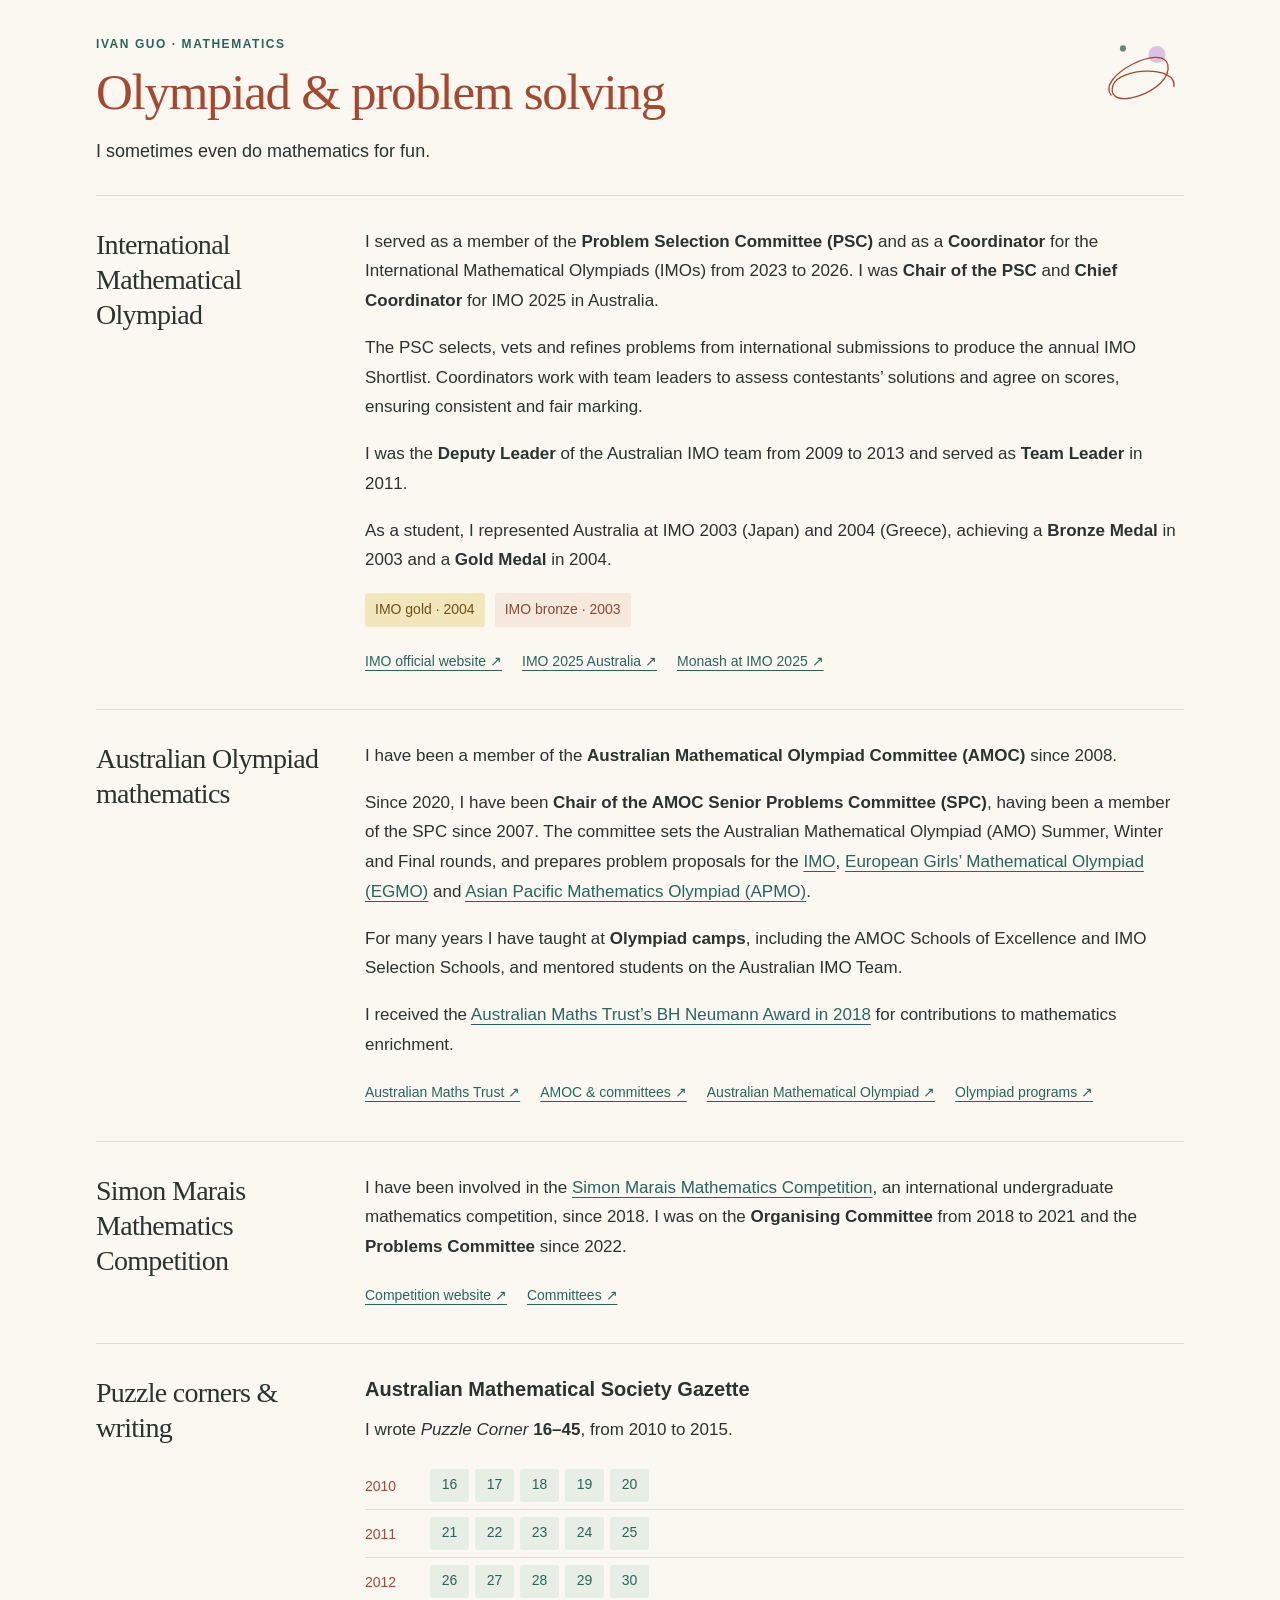
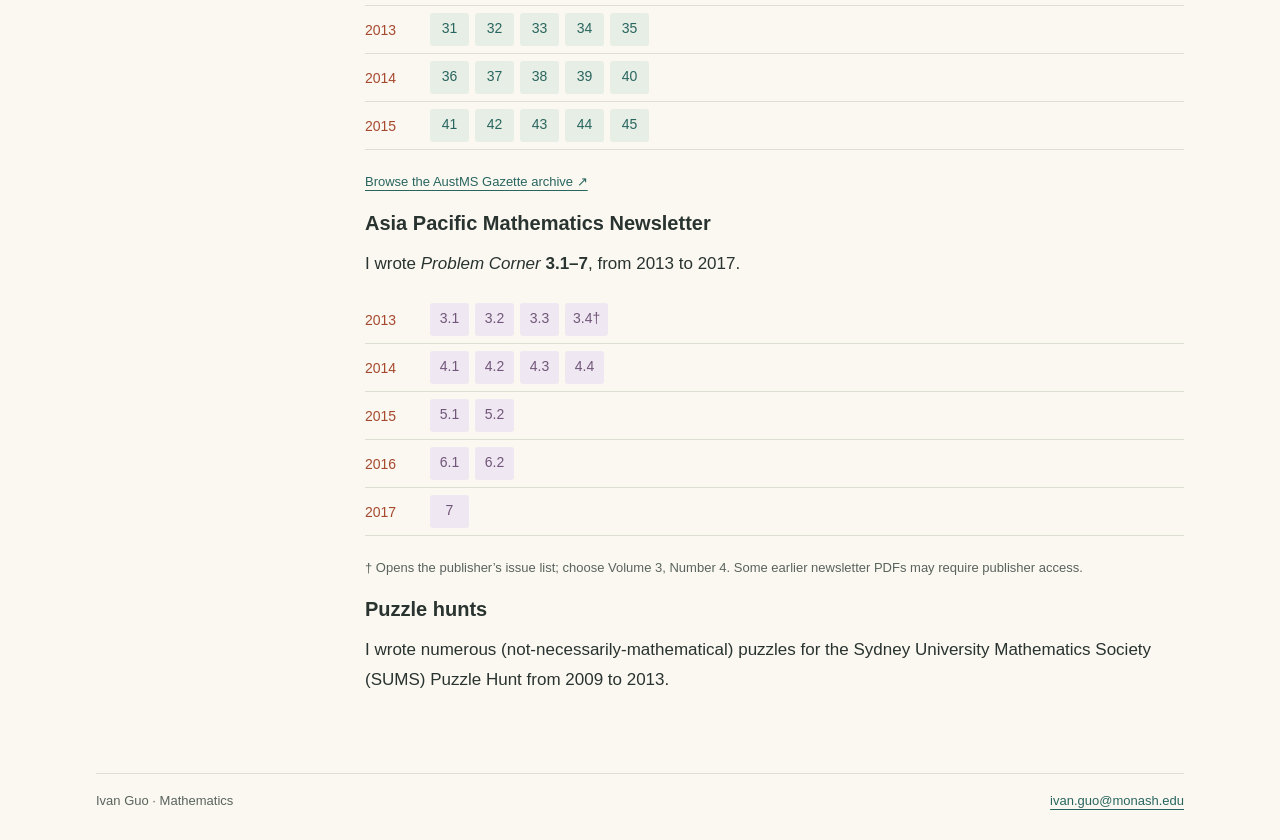
==== olympiad.html @ 20b007d5 "Add files via upload" ====
<!DOCTYPE html>
<html lang="en">
  <head>
    <meta charset="utf-8">
    <meta name="viewport" content="width=device-width, initial-scale=1">
    <title>Olympiad | Ivan Guo</title>
    <style>
      :root {
        color-scheme: light;
        --paper: #fbf8f1;
        --ink: #293330;
        --muted: #59635d;
        --rust: #a6482e;
        --teal: #28655f;
        --plum: #715679;
        --line: #dddfd3;
        --sage: #e7eee5;
        --lilac: #efe8f2;
        --peach: #f6e8dd;
      }

      * {
        box-sizing: border-box;
      }

      html {
        scroll-behavior: smooth;
      }

      body {
        margin: 0;
        background: var(--paper);
        color: var(--ink);
        font: 18px/1.7 -apple-system,BlinkMacSystemFont,"Segoe UI",Arial,sans-serif;
      }

      a {
        color: var(--teal);
        text-underline-offset: 4px;
        overflow-wrap: anywhere;
      }

      a:hover {
        color: var(--rust);
      }

      a:focus-visible {
        outline: 3px solid var(--rust);
        outline-offset: 4px;
      }

      .page {
        max-width: 1160px;
        padding: 34px 36px 28px;
        margin: auto;
      }

      h1, h2 {
        font-family: Georgia,"Times New Roman",serif;
        font-weight: 400;
        letter-spacing: -.025em;
      }

      h1 {
        font-size: 51px;
        line-height: 1.15;
        color: var(--rust);
        margin: 0 0 14px;
      }

      h2 {
        font-size: 31px;
        line-height: 1.25;
        margin: 0 0 18px;
      }

      h3 {
        font-size: 20px;
        line-height: 1.4;
        font-weight: 600;
        margin: 0 0 12px;
      }

      p {
        margin: 0 0 17px;
      }

      .eyebrow {
        font-size: 12px;
        font-weight: 600;
        letter-spacing: .13em;
        text-transform: uppercase;
        color: var(--teal);
        margin: 0 0 9px;
      }

      .page-heading {
        position: relative;
        padding-right: 100px;
        margin: 0 0 28px;
      }

      .page-heading .intro {
        max-width: 860px;
        font-size: 18px;
        line-height: 1.7;
        margin-bottom: 0;
      }

      .flourish {
        position: absolute;
        right: 0;
        top: 0;
        width: 85px;
        height: 86px;
        pointer-events: none;
      }

      .footer {
        margin-top: 30px;
        padding-top: 16px;
        border-top: 1px solid var(--line);
        font-size: 13px;
        color: var(--muted);
        display: flex;
        justify-content: space-between;
        gap: 12px;
        flex-wrap: wrap;
      }

      .split-section {
        display: grid;
        grid-template-columns: 235px minmax(0,1fr);
        gap: 34px;
        padding: 31px 0;
        border-top: 1px solid var(--line);
      }

      .split-section h2 {
        font-size: 28px;
      }

      .split-section p {
        font-size: 17px;
        line-height: 1.75;
      }

      .link-row {
        display: flex;
        flex-wrap: wrap;
        gap: 7px 20px;
        margin: 17px 0 0;
      }

      .link-row a {
        font-size: 14px;
        min-height: 33px;
        display: inline-flex;
        align-items: center;
      }

      .medals {
        display: flex;
        gap: 10px;
        flex-wrap: wrap;
        margin: 18px 0;
      }

      .medal {
        padding: 5px 10px;
        background: #f2e6bd;
        color: #725013;
        border-radius: 3px;
        font-size: 14px;
      }

      .medal.bronze {
        background: var(--peach);
        color: #8b4931;
      }

      section[id], h1[id], div[id] {
        scroll-margin-top: 18px;
      }

      .archive {
        margin: 17px 0 21px;
      }

      .archive-row {
        display: grid;
        grid-template-columns: 53px minmax(0,1fr);
        gap: 12px;
        align-items: start;
        padding: 7px 0;
        border-bottom: 1px solid var(--line);
      }

      .archive-year {
        font-size: 14px;
        color: var(--rust);
        padding-top: 6px;
      }

      .archive-numbers {
        display: flex;
        flex-wrap: wrap;
        gap: 6px;
      }

      .archive-link {
        display: inline-flex;
        align-items: center;
        justify-content: center;
        min-width: 39px;
        min-height: 33px;
        padding: 3px 8px;
        border-radius: 3px;
        background: var(--sage);
        font-size: 14px;
        text-decoration: none;
      }

      .archive-link:hover {
        background: var(--peach);
        text-decoration: underline;
      }

      .newsletter-archive .archive-link {
        background: var(--lilac);
        color: var(--plum);
      }

      .archive-note {
        font-size: 13px!important;
        line-height: 1.65!important;
        color: var(--muted);
      }

      @media(max-width:900px) {
        .page {
          padding: 28px;
        }

        .split-section {
          grid-template-columns: 195px minmax(0,1fr);
          gap: 25px;
        }

      }

      @media(max-width:620px) {
        body {
          font-size: 17px;
        }

        .page {
          padding: 25px 20px;
        }

        .page-heading {
          padding-right: 0;
          margin-bottom: 24px;
        }

        .page-heading .flourish {
          display: none;
        }

        .page-heading .intro {
          font-size: 17px;
        }

        h1 {
          font-size: 43px;
        }

        h2 {
          font-size: 29px;
        }

        .split-section {
          grid-template-columns: 1fr;
          gap: 4px;
          padding: 26px 0;
        }

        .split-section h2 {
          font-size: 27px;
          margin-bottom: 13px;
        }

        .split-section p {
          font-size: 16px;
          line-height: 1.75;
        }

        .footer {
          font-size: 12px;
        }

        .archive-row {
          grid-template-columns: 45px minmax(0,1fr);
          gap: 9px;
        }

        .archive-link {
          min-width: 39px;
          min-height: 39px;
        }

        .archive-year {
          font-size: 13px;
          padding-top: 9px;
        }

      }

      @media(prefers-reduced-motion:reduce) {
        html {
          scroll-behavior: auto;
        }

      }

      @media print {
        .flourish {
          display: none;
        }

        .page {
          padding: 0;
          max-width: none;
        }

        body {
          background: white;
          font-size: 12pt;
        }

      }
    </style>
  </head>
  <body>
    <main>
      <div class="page olympiad">
        <header class="page-heading">
          <p class="eyebrow">Ivan Guo · Mathematics</p>
          <h1 id="olympiad-title">Olympiad &amp; problem solving</h1>
          <p class="intro">I sometimes even do mathematics for fun.</p>
          <svg class="flourish" viewBox="0 0 110 110" fill="none" aria-hidden="true">
            <circle cx="75" cy="26" r="11" fill="#d9c3df"></circle>
            <path d="M16 79C-5 55 82 10 89 39C97 73 7 103 18 66C25 43 102 39 97 68" stroke="#a6482e" stroke-width="1.7"></path>
            <circle cx="31" cy="18" r="4" fill="#628c78"></circle>
          </svg>
        </header>
        <section class="split-section" aria-labelledby="imo-work-title">
          <h2 id="imo-work-title">International Mathematical Olympiad</h2>
          <div>
            <p>I served as a member of the <strong>Problem Selection Committee (PSC)</strong> and as a <strong>Coordinator</strong> for the International Mathematical Olympiads (IMOs) from 2023 to 2026. I was <strong>Chair of the PSC</strong> and <strong>Chief Coordinator</strong> for IMO 2025 in Australia.</p>
            <p>The PSC selects, vets and refines problems from international submissions to produce the annual IMO Shortlist. Coordinators work with team leaders to assess contestants’ solutions and agree on scores, ensuring consistent and fair marking.</p>
            <p>I was the <b>Deputy Leader</b> of the Australian IMO team from 2009 to 2013 and served as <b>Team Leader</b> in 2011.</p>
            <p>As a student, I represented Australia at IMO 2003 (Japan) and 2004 (Greece), achieving a <b>Bronze Medal</b> in 2003 and a <b>Gold Medal</b> in 2004.</p>
            <div class="medals">
              <span class="medal">IMO gold · 2004</span>
              <span class="medal bronze">IMO bronze · 2003</span>
            </div>
            <div class="link-row">
              <a href="https://www.imo-official.org/" target="_blank" rel="noopener noreferrer">IMO official website ↗</a>
              <a href="https://imo2025.au/" target="_blank" rel="noopener noreferrer">IMO 2025 Australia ↗</a>
              <a href="https://www.monash.edu/science/news-events/news/2025/monash-mathematicians-lead-the-world-at-the-2025-international-mathematical-olympiad" target="_blank" rel="noopener noreferrer">Monash at IMO 2025 ↗</a>
            </div>
          </div>
        </section>
        <section class="split-section" aria-labelledby="amoc-work-title">
          <h2 id="amoc-work-title">Australian Olympiad mathematics</h2>
          <div>
            <p>I have been a member of the <b>Australian Mathematical Olympiad Committee (AMOC)</b> since 2008.</p>
            <p>Since 2020, I have been <strong>Chair of the AMOC Senior Problems Committee (SPC)</strong>, having been a member of the SPC since 2007. The committee sets the Australian Mathematical Olympiad (AMO) Summer, Winter and Final rounds, and prepares problem proposals for the <a href="https://www.imo-official.org/" target="_blank" rel="noopener noreferrer">IMO</a>, <a href="https://www.egmo.org/" target="_blank" rel="noopener noreferrer">European Girls’ Mathematical Olympiad (EGMO)</a> and <a href="https://apmo-official.org/" target="_blank" rel="noopener noreferrer">Asian Pacific Mathematics Olympiad (APMO)</a>.</p>
            <p>For many years I have taught at <strong>Olympiad camps</strong>, including the AMOC Schools of Excellence and IMO Selection Schools, and mentored students on the Australian IMO Team.</p>
            <p>I received the <a href="https://amt.edu.au/2018-bh-neumann-award-recipients" target="_blank" rel="noopener noreferrer">Australian Maths Trust’s BH Neumann Award in 2018</a> for contributions to mathematics enrichment.</p>
            <div class="link-row">
              <a href="https://amt.edu.au/" target="_blank" rel="noopener noreferrer">Australian Maths Trust ↗</a>
              <a href="https://amt.edu.au/committees" target="_blank" rel="noopener noreferrer">AMOC &amp; committees ↗</a>
              <a href="https://amt.edu.au/amo" target="_blank" rel="noopener noreferrer">Australian Mathematical Olympiad ↗</a>
              <a href="https://amt.edu.au/olympiad-programs" target="_blank" rel="noopener noreferrer">Olympiad programs ↗</a>
            </div>
          </div>
        </section>
        <section class="split-section" aria-labelledby="smmc-work-title">
          <h2 id="smmc-work-title">Simon Marais Mathematics Competition</h2>
          <div>
            <p>I have been involved in the <a href="https://www.simonmarais.org/" target="_blank" rel="noopener noreferrer">Simon Marais Mathematics Competition</a>, an international undergraduate mathematics competition, since 2018. I was on the <strong>Organising Committee</strong> from 2018 to 2021 and the <strong>Problems Committee</strong> since 2022.</p>
            <div class="link-row">
              <a href="https://www.simonmarais.org/" target="_blank" rel="noopener noreferrer">Competition website ↗</a>
              <a href="https://www.simonmarais.org/aboutus.html" target="_blank" rel="noopener noreferrer">Committees ↗</a>
            </div>
          </div>
        </section>
        <section class="split-section" id="puzzle-corners" aria-labelledby="puzzle-work-title">
          <h2 id="puzzle-work-title">Puzzle corners &amp; writing</h2>
          <div>
            <h3>Australian Mathematical Society Gazette</h3>
            <p>I wrote <em>Puzzle Corner</em>
              <strong>16–45</strong>, from 2010 to 2015.</p>
            <div class="archive">
              <div class="archive-row">
                <span class="archive-year">2010</span>
                <div class="archive-numbers">
                  <a class="archive-link" href="https://austms.org.au/wp-content/uploads/2025/02/Mar10-371.pdf#page=8" title="Puzzle Corner 16 · 2010 · PDF" aria-label="Puzzle Corner 16 · 2010 · PDF" target="_blank" rel="noopener noreferrer">16</a>
                  <a class="archive-link" href="https://austms.org.au/wp-content/uploads/2025/02/May10-372.pdf#page=11" title="Puzzle Corner 17 · 2010 · PDF" aria-label="Puzzle Corner 17 · 2010 · PDF" target="_blank" rel="noopener noreferrer">17</a>
                  <a class="archive-link" href="https://austms.org.au/wp-content/uploads/2025/02/Jul10-373.pdf#page=11" title="Puzzle Corner 18 · 2010 · PDF" aria-label="Puzzle Corner 18 · 2010 · PDF" target="_blank" rel="noopener noreferrer">18</a>
                  <a class="archive-link" href="https://austms.org.au/wp-content/uploads/2025/02/Sep10-37-4.pdf#page=14" title="Puzzle Corner 19 · 2010 · PDF" aria-label="Puzzle Corner 19 · 2010 · PDF" target="_blank" rel="noopener noreferrer">19</a>
                  <a class="archive-link" href="https://austms.org.au/wp-content/uploads/2025/02/Nov10-375.pdf#page=16" title="Puzzle Corner 20 · 2010 · PDF" aria-label="Puzzle Corner 20 · 2010 · PDF" target="_blank" rel="noopener noreferrer">20</a>
                </div>
              </div>
              <div class="archive-row">
                <span class="archive-year">2011</span>
                <div class="archive-numbers">
                  <a class="archive-link" href="https://austms.org.au/wp-content/uploads/2025/02/Mar11-381.pdf#page=19" title="Puzzle Corner 21 · 2011 · PDF" aria-label="Puzzle Corner 21 · 2011 · PDF" target="_blank" rel="noopener noreferrer">21</a>
                  <a class="archive-link" href="https://austms.org.au/wp-content/uploads/2025/02/May11-382.pdf#page=15" title="Puzzle Corner 22 · 2011 · PDF" aria-label="Puzzle Corner 22 · 2011 · PDF" target="_blank" rel="noopener noreferrer">22</a>
                  <a class="archive-link" href="https://austms.org.au/wp-content/uploads/2025/02/Jul11-383.pdf#page=15" title="Puzzle Corner 23 · 2011 · PDF" aria-label="Puzzle Corner 23 · 2011 · PDF" target="_blank" rel="noopener noreferrer">23</a>
                  <a class="archive-link" href="https://austms.org.au/wp-content/uploads/2025/02/Sep11-384.pdf#page=12" title="Puzzle Corner 24 · 2011 · PDF" aria-label="Puzzle Corner 24 · 2011 · PDF" target="_blank" rel="noopener noreferrer">24</a>
                  <a class="archive-link" href="https://austms.org.au/wp-content/uploads/2025/02/Nov11-385.pdf#page=19" title="Puzzle Corner 25 · 2011 · PDF" aria-label="Puzzle Corner 25 · 2011 · PDF" target="_blank" rel="noopener noreferrer">25</a>
                </div>
              </div>
              <div class="archive-row">
                <span class="archive-year">2012</span>
                <div class="archive-numbers">
                  <a class="archive-link" href="https://austms.org.au/wp-content/uploads/2025/02/Mar12-391.pdf#page=16" title="Puzzle Corner 26 · 2012 · PDF" aria-label="Puzzle Corner 26 · 2012 · PDF" target="_blank" rel="noopener noreferrer">26</a>
                  <a class="archive-link" href="https://austms.org.au/wp-content/uploads/2025/02/May12-392.pdf#page=7" title="Puzzle Corner 27 · 2012 · PDF" aria-label="Puzzle Corner 27 · 2012 · PDF" target="_blank" rel="noopener noreferrer">27</a>
                  <a class="archive-link" href="https://austms.org.au/wp-content/uploads/2025/02/Jul12-393.pdf#page=7" title="Puzzle Corner 28 · 2012 · PDF" aria-label="Puzzle Corner 28 · 2012 · PDF" target="_blank" rel="noopener noreferrer">28</a>
                  <a class="archive-link" href="https://austms.org.au/wp-content/uploads/2025/02/Sep12-394.pdf#page=8" title="Puzzle Corner 29 · 2012 · PDF" aria-label="Puzzle Corner 29 · 2012 · PDF" target="_blank" rel="noopener noreferrer">29</a>
                  <a class="archive-link" href="https://austms.org.au/wp-content/uploads/2025/02/Nov12-395.pdf#page=7" title="Puzzle Corner 30 · 2012 · PDF" aria-label="Puzzle Corner 30 · 2012 · PDF" target="_blank" rel="noopener noreferrer">30</a>
                </div>
              </div>
              <div class="archive-row">
                <span class="archive-year">2013</span>
                <div class="archive-numbers">
                  <a class="archive-link" href="https://austms.org.au/wp-content/uploads/2025/02/Mar13-401.pdf#page=8" title="Puzzle Corner 31 · 2013 · PDF" aria-label="Puzzle Corner 31 · 2013 · PDF" target="_blank" rel="noopener noreferrer">31</a>
                  <a class="archive-link" href="https://austms.org.au/wp-content/uploads/2025/02/May13-402.pdf#page=7" title="Puzzle Corner 32 · 2013 · PDF" aria-label="Puzzle Corner 32 · 2013 · PDF" target="_blank" rel="noopener noreferrer">32</a>
                  <a class="archive-link" href="https://austms.org.au/wp-content/uploads/2025/02/Jul13-403.pdf#page=7" title="Puzzle Corner 33 · 2013 · PDF" aria-label="Puzzle Corner 33 · 2013 · PDF" target="_blank" rel="noopener noreferrer">33</a>
                  <a class="archive-link" href="https://austms.org.au/wp-content/uploads/2025/02/Sep13-404.pdf#page=7" title="Puzzle Corner 34 · 2013 · PDF" aria-label="Puzzle Corner 34 · 2013 · PDF" target="_blank" rel="noopener noreferrer">34</a>
                  <a class="archive-link" href="https://austms.org.au/wp-content/uploads/2025/02/Nov13-405.pdf#page=8" title="Puzzle Corner 35 · 2013 · PDF" aria-label="Puzzle Corner 35 · 2013 · PDF" target="_blank" rel="noopener noreferrer">35</a>
                </div>
              </div>
              <div class="archive-row">
                <span class="archive-year">2014</span>
                <div class="archive-numbers">
                  <a class="archive-link" href="https://austms.org.au/wp-content/uploads/2025/02/Mar14-411.pdf#page=5" title="Puzzle Corner 36 · 2014 · PDF" aria-label="Puzzle Corner 36 · 2014 · PDF" target="_blank" rel="noopener noreferrer">36</a>
                  <a class="archive-link" href="https://austms.org.au/wp-content/uploads/2025/02/May14-412.pdf#page=8" title="Puzzle Corner 37 · 2014 · PDF" aria-label="Puzzle Corner 37 · 2014 · PDF" target="_blank" rel="noopener noreferrer">37</a>
                  <a class="archive-link" href="https://austms.org.au/wp-content/uploads/2025/02/Jul14-413.pdf#page=8" title="Puzzle Corner 38 · 2014 · PDF" aria-label="Puzzle Corner 38 · 2014 · PDF" target="_blank" rel="noopener noreferrer">38</a>
                  <a class="archive-link" href="https://austms.org.au/wp-content/uploads/2025/02/Sep14-414.pdf#page=8" title="Puzzle Corner 39 · 2014 · PDF" aria-label="Puzzle Corner 39 · 2014 · PDF" target="_blank" rel="noopener noreferrer">39</a>
                  <a class="archive-link" href="https://austms.org.au/wp-content/uploads/2025/02/Nov14-415.pdf#page=10" title="Puzzle Corner 40 · 2014 · PDF" aria-label="Puzzle Corner 40 · 2014 · PDF" target="_blank" rel="noopener noreferrer">40</a>
                </div>
              </div>
              <div class="archive-row">
                <span class="archive-year">2015</span>
                <div class="archive-numbers">
                  <a class="archive-link" href="https://austms.org.au/wp-content/uploads/2025/02/Mar15-421.pdf#page=9" title="Puzzle Corner 41 · 2015 · PDF" aria-label="Puzzle Corner 41 · 2015 · PDF" target="_blank" rel="noopener noreferrer">41</a>
                  <a class="archive-link" href="https://austms.org.au/wp-content/uploads/2025/02/May15-422.pdf#page=8" title="Puzzle Corner 42 · 2015 · PDF" aria-label="Puzzle Corner 42 · 2015 · PDF" target="_blank" rel="noopener noreferrer">42</a>
                  <a class="archive-link" href="https://austms.org.au/wp-content/uploads/2025/02/Jul15-423.pdf#page=10" title="Puzzle Corner 43 · 2015 · PDF" aria-label="Puzzle Corner 43 · 2015 · PDF" target="_blank" rel="noopener noreferrer">43</a>
                  <a class="archive-link" href="https://austms.org.au/wp-content/uploads/2025/02/Sep15-424.pdf#page=8" title="Puzzle Corner 44 · 2015 · PDF" aria-label="Puzzle Corner 44 · 2015 · PDF" target="_blank" rel="noopener noreferrer">44</a>
                  <a class="archive-link" href="https://austms.org.au/wp-content/uploads/2025/02/Nov15-425.pdf#page=8" title="Puzzle Corner 45 · 2015 · PDF" aria-label="Puzzle Corner 45 · 2015 · PDF" target="_blank" rel="noopener noreferrer">45</a>
                </div>
              </div>
            </div>
            <p class="archive-note">
              <a href="https://austms.org.au/resources/publications/gazette/gazette534/" target="_blank" rel="noopener noreferrer">Browse the AustMS Gazette archive ↗</a>
            </p>
            <h3>Asia Pacific Mathematics Newsletter</h3>
            <p>I wrote <em>Problem Corner</em>
              <strong>3.1–7</strong>, from 2013 to 2017.</p>
            <div class="archive newsletter-archive">
              <div class="archive-row">
                <span class="archive-year">2013</span>
                <div class="archive-numbers">
                  <a class="archive-link" href="https://www.asiapacific-mathnews.com/03/preserved-docs/0301/0046_0046.pdf" title="Problem Corner 3.1 · 2013 · PDF" aria-label="Problem Corner 3.1 · 2013 · PDF" target="_blank" rel="noopener noreferrer">3.1</a>
                  <a class="archive-link" href="https://www.asiapacific-mathnews.com/03/preserved-docs/0302/0036_0037.pdf" title="Problem Corner 3.2 · 2013 · PDF" aria-label="Problem Corner 3.2 · 2013 · PDF" target="_blank" rel="noopener noreferrer">3.2</a>
                  <a class="archive-link" href="https://www.asiapacific-mathnews.com/03/preserved-docs/0303/0032_0033.pdf" title="Problem Corner 3.3 · 2013 · PDF" aria-label="Problem Corner 3.3 · 2013 · PDF" target="_blank" rel="noopener noreferrer">3.3</a>
                  <a class="archive-link" href="https://www.asiapacific-mathnews.com/previous.html" title="Problem Corner 3.4 · 2013 · publisher issue list" aria-label="Problem Corner 3.4 · 2013 · publisher issue list" target="_blank" rel="noopener noreferrer">3.4†</a>
                </div>
              </div>
              <div class="archive-row">
                <span class="archive-year">2014</span>
                <div class="archive-numbers">
                  <a class="archive-link" href="https://www.asiapacific-mathnews.com/04/preserved-docs/0401/0028_0029.pdf" title="Problem Corner 4.1 · 2014 · PDF" aria-label="Problem Corner 4.1 · 2014 · PDF" target="_blank" rel="noopener noreferrer">4.1</a>
                  <a class="archive-link" href="https://www.asiapacific-mathnews.com/04/preserved-docs/0402/0020_0021.pdf" title="Problem Corner 4.2 · 2014 · PDF" aria-label="Problem Corner 4.2 · 2014 · PDF" target="_blank" rel="noopener noreferrer">4.2</a>
                  <a class="archive-link" href="https://www.asiapacific-mathnews.com/04/preserved-docs/0403/0022_0023.pdf" title="Problem Corner 4.3 · 2014 · PDF" aria-label="Problem Corner 4.3 · 2014 · PDF" target="_blank" rel="noopener noreferrer">4.3</a>
                  <a class="archive-link" href="https://www.asiapacific-mathnews.com/04/preserved-docs/0404/0028_0029.pdf" title="Problem Corner 4.4 · 2014 · PDF" aria-label="Problem Corner 4.4 · 2014 · PDF" target="_blank" rel="noopener noreferrer">4.4</a>
                </div>
              </div>
              <div class="archive-row">
                <span class="archive-year">2015</span>
                <div class="archive-numbers">
                  <a class="archive-link" href="https://www.asiapacific-mathnews.com/05/preserved-docs/0501/0034_0035.pdf" title="Problem Corner 5.1 · 2015 · PDF" aria-label="Problem Corner 5.1 · 2015 · PDF" target="_blank" rel="noopener noreferrer">5.1</a>
                  <a class="archive-link" href="https://www.asiapacific-mathnews.com/05/preserved-docs/0502/0044_0045.pdf" title="Problem Corner 5.2 · 2015 · PDF" aria-label="Problem Corner 5.2 · 2015 · PDF" target="_blank" rel="noopener noreferrer">5.2</a>
                </div>
              </div>
              <div class="archive-row">
                <span class="archive-year">2016</span>
                <div class="archive-numbers">
                  <a class="archive-link" href="https://www.asiapacific-mathnews.com/06/preserved-docs/0601/0046_0047.pdf" title="Problem Corner 6.1 · 2016 · PDF" aria-label="Problem Corner 6.1 · 2016 · PDF" target="_blank" rel="noopener noreferrer">6.1</a>
                  <a class="archive-link" href="https://www.asiapacific-mathnews.com/06/preserved-docs/0602/0056_0057.pdf" title="Problem Corner 6.2 · 2016 · PDF" aria-label="Problem Corner 6.2 · 2016 · PDF" target="_blank" rel="noopener noreferrer">6.2</a>
                </div>
              </div>
              <div class="archive-row">
                <span class="archive-year">2017</span>
                <div class="archive-numbers">
                  <a class="archive-link" href="https://www.asiapacific-mathnews.com/07/preserved-docs/0701/0044_0045.pdf" title="Problem Corner 7 · 2017 · PDF" aria-label="Problem Corner 7 · 2017 · PDF" target="_blank" rel="noopener noreferrer">7</a>
                </div>
              </div>
            </div>
            <p class="archive-note">† Opens the publisher’s issue list; choose Volume 3, Number 4. Some earlier newsletter PDFs may require publisher access.</p>
            <h3>Puzzle hunts</h3>
            <p>I wrote numerous (not-necessarily-mathematical) puzzles for the Sydney University Mathematics Society (SUMS) Puzzle Hunt from 2009 to 2013.</p>
          </div>
        </section>
        <footer class="footer">
          <span>Ivan Guo · Mathematics</span>
          <span>
            <a href="mailto:ivan.guo@monash.edu" target="_blank" rel="noopener noreferrer">ivan.guo@monash.edu</a>
          </span>
        </footer>
      </div>
    </main>
  </body>
</html>
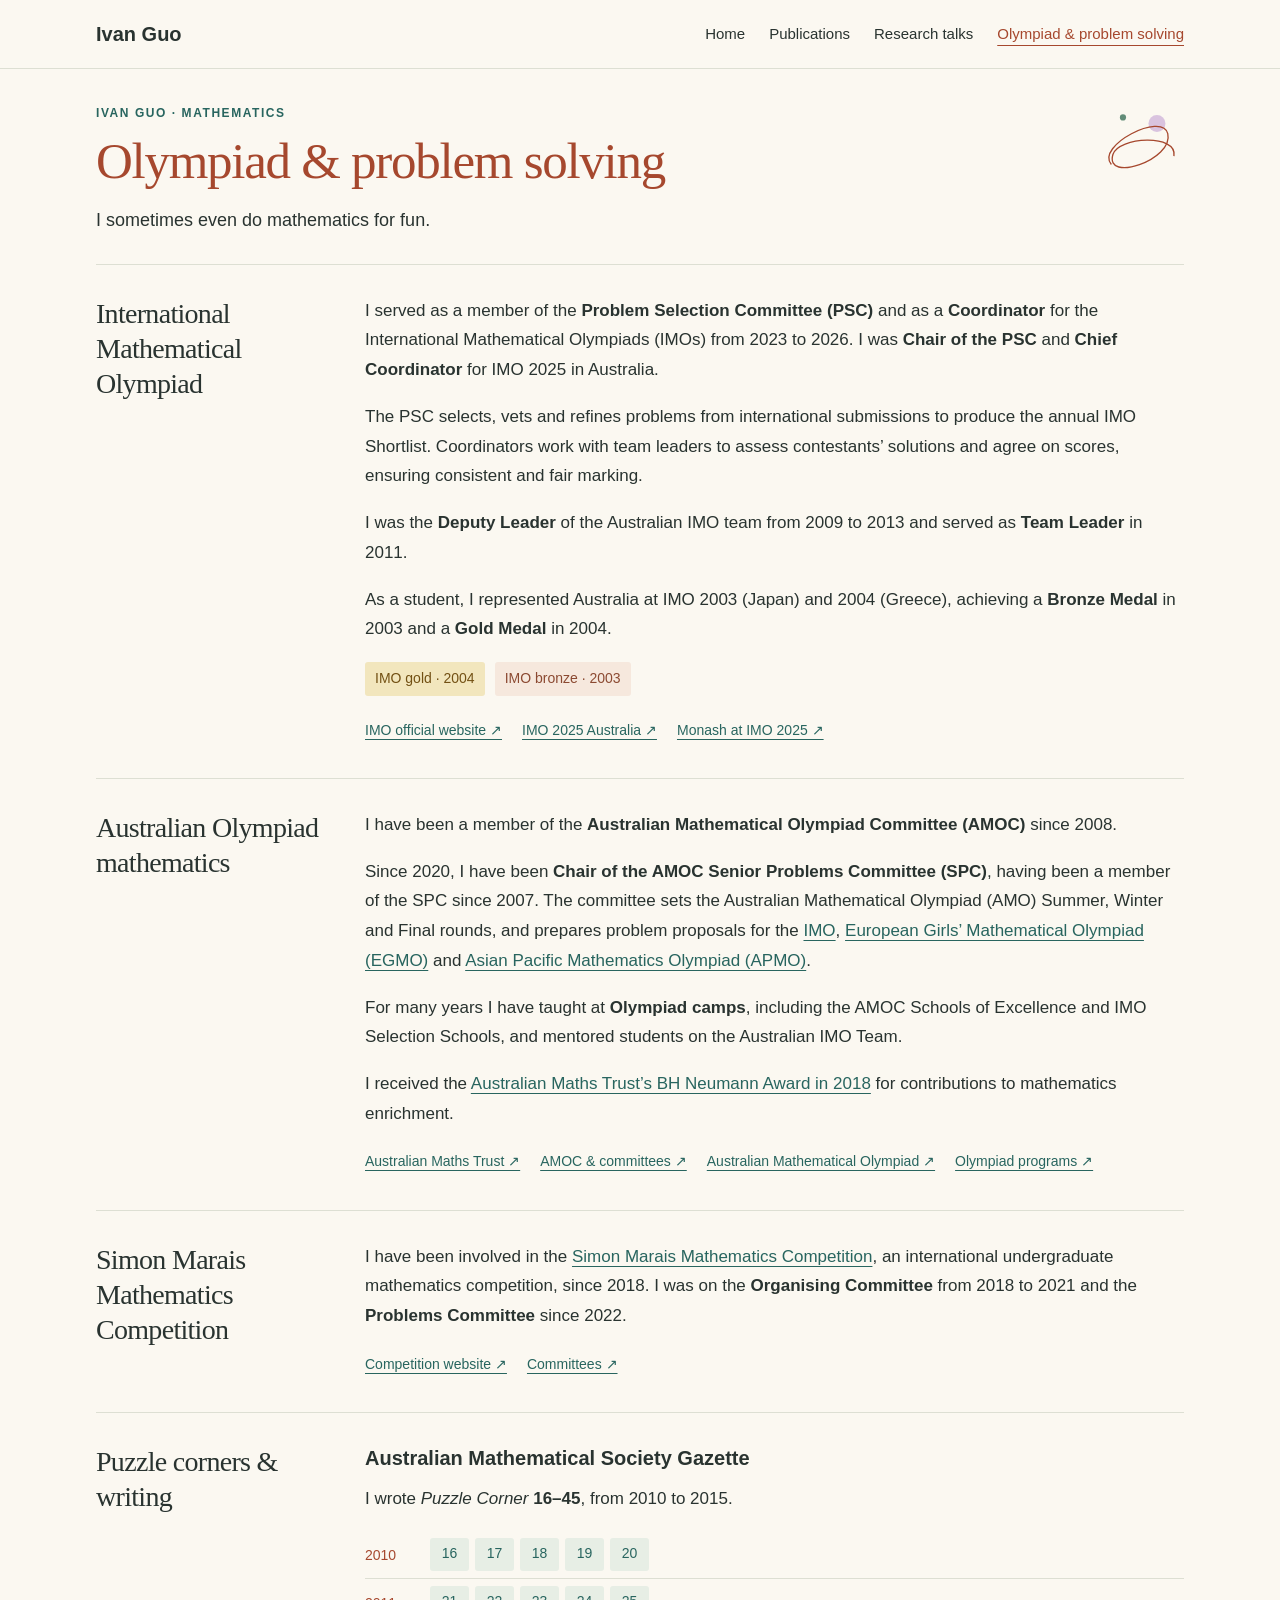
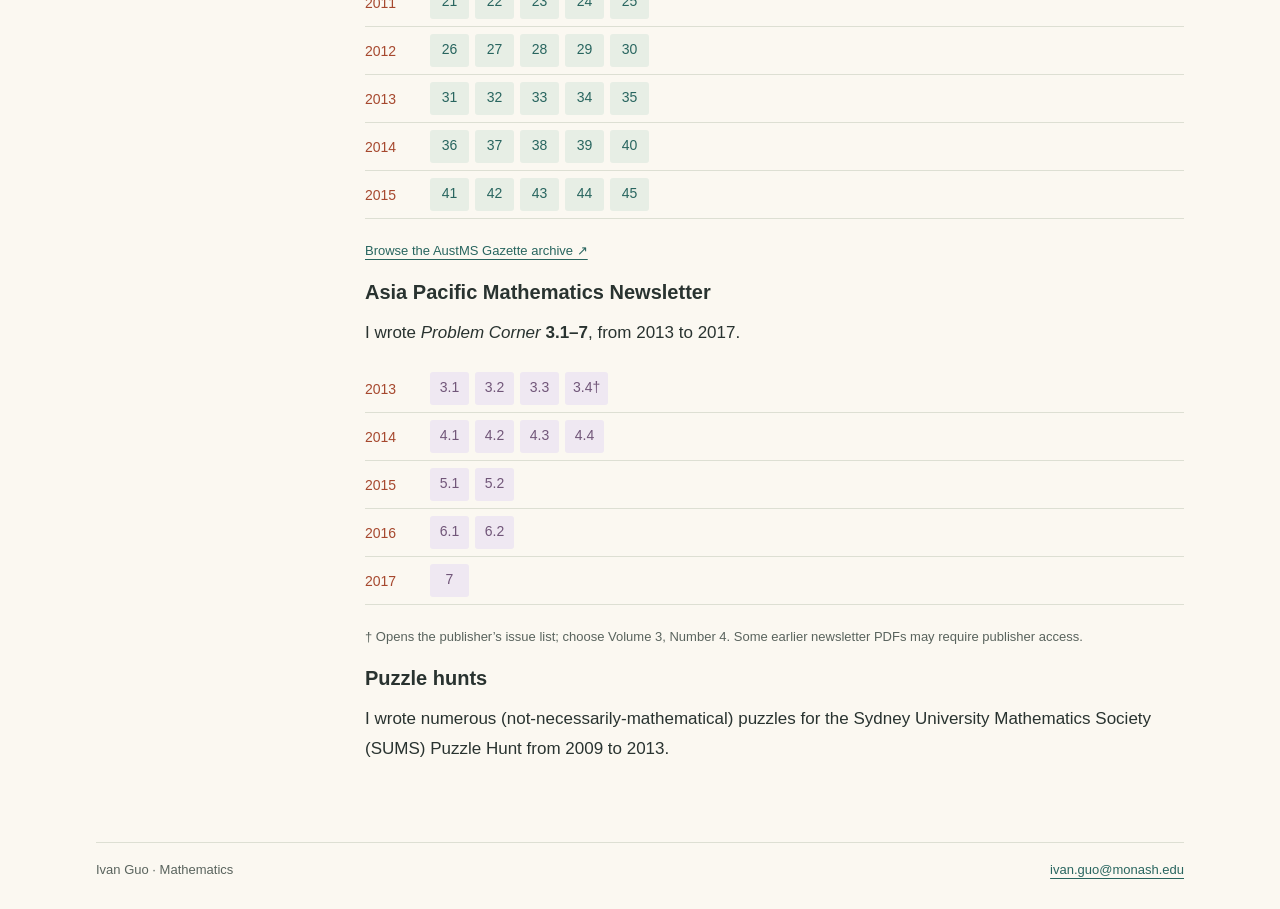
==== commit 78271fda: "Add files via upload" ====
--- a/olympiad.html
+++ b/olympiad.html
@@ -1,347 +1,34 @@
+<!DOCTYPE html>
 <!DOCTYPE html>
 <html lang="en">
   <head>
     <meta charset="utf-8">
     <meta name="viewport" content="width=device-width, initial-scale=1">
     <title>Olympiad | Ivan Guo</title>
-    <style>
-      :root {
-        color-scheme: light;
-        --paper: #fbf8f1;
-        --ink: #293330;
-        --muted: #59635d;
-        --rust: #a6482e;
-        --teal: #28655f;
-        --plum: #715679;
-        --line: #dddfd3;
-        --sage: #e7eee5;
-        --lilac: #efe8f2;
-        --peach: #f6e8dd;
-      }
-
-      * {
-        box-sizing: border-box;
-      }
-
-      html {
-        scroll-behavior: smooth;
-      }
-
-      body {
-        margin: 0;
-        background: var(--paper);
-        color: var(--ink);
-        font: 18px/1.7 -apple-system,BlinkMacSystemFont,"Segoe UI",Arial,sans-serif;
-      }
-
-      a {
-        color: var(--teal);
-        text-underline-offset: 4px;
-        overflow-wrap: anywhere;
-      }
-
-      a:hover {
-        color: var(--rust);
-      }
-
-      a:focus-visible {
-        outline: 3px solid var(--rust);
-        outline-offset: 4px;
-      }
-
-      .page {
-        max-width: 1160px;
-        padding: 34px 36px 28px;
-        margin: auto;
-      }
-
-      h1, h2 {
-        font-family: Georgia,"Times New Roman",serif;
-        font-weight: 400;
-        letter-spacing: -.025em;
-      }
-
-      h1 {
-        font-size: 51px;
-        line-height: 1.15;
-        color: var(--rust);
-        margin: 0 0 14px;
-      }
-
-      h2 {
-        font-size: 31px;
-        line-height: 1.25;
-        margin: 0 0 18px;
-      }
-
-      h3 {
-        font-size: 20px;
-        line-height: 1.4;
-        font-weight: 600;
-        margin: 0 0 12px;
-      }
-
-      p {
-        margin: 0 0 17px;
-      }
-
-      .eyebrow {
-        font-size: 12px;
-        font-weight: 600;
-        letter-spacing: .13em;
-        text-transform: uppercase;
-        color: var(--teal);
-        margin: 0 0 9px;
-      }
-
-      .page-heading {
-        position: relative;
-        padding-right: 100px;
-        margin: 0 0 28px;
-      }
-
-      .page-heading .intro {
-        max-width: 860px;
-        font-size: 18px;
-        line-height: 1.7;
-        margin-bottom: 0;
-      }
-
-      .flourish {
-        position: absolute;
-        right: 0;
-        top: 0;
-        width: 85px;
-        height: 86px;
-        pointer-events: none;
-      }
-
-      .footer {
-        margin-top: 30px;
-        padding-top: 16px;
-        border-top: 1px solid var(--line);
-        font-size: 13px;
-        color: var(--muted);
-        display: flex;
-        justify-content: space-between;
-        gap: 12px;
-        flex-wrap: wrap;
-      }
-
-      .split-section {
-        display: grid;
-        grid-template-columns: 235px minmax(0,1fr);
-        gap: 34px;
-        padding: 31px 0;
-        border-top: 1px solid var(--line);
-      }
-
-      .split-section h2 {
-        font-size: 28px;
-      }
-
-      .split-section p {
-        font-size: 17px;
-        line-height: 1.75;
-      }
-
-      .link-row {
-        display: flex;
-        flex-wrap: wrap;
-        gap: 7px 20px;
-        margin: 17px 0 0;
-      }
-
-      .link-row a {
-        font-size: 14px;
-        min-height: 33px;
-        display: inline-flex;
-        align-items: center;
-      }
-
-      .medals {
-        display: flex;
-        gap: 10px;
-        flex-wrap: wrap;
-        margin: 18px 0;
-      }
-
-      .medal {
-        padding: 5px 10px;
-        background: #f2e6bd;
-        color: #725013;
-        border-radius: 3px;
-        font-size: 14px;
-      }
-
-      .medal.bronze {
-        background: var(--peach);
-        color: #8b4931;
-      }
-
-      section[id], h1[id], div[id] {
-        scroll-margin-top: 18px;
-      }
-
-      .archive {
-        margin: 17px 0 21px;
-      }
-
-      .archive-row {
-        display: grid;
-        grid-template-columns: 53px minmax(0,1fr);
-        gap: 12px;
-        align-items: start;
-        padding: 7px 0;
-        border-bottom: 1px solid var(--line);
-      }
-
-      .archive-year {
-        font-size: 14px;
-        color: var(--rust);
-        padding-top: 6px;
-      }
-
-      .archive-numbers {
-        display: flex;
-        flex-wrap: wrap;
-        gap: 6px;
-      }
-
-      .archive-link {
-        display: inline-flex;
-        align-items: center;
-        justify-content: center;
-        min-width: 39px;
-        min-height: 33px;
-        padding: 3px 8px;
-        border-radius: 3px;
-        background: var(--sage);
-        font-size: 14px;
-        text-decoration: none;
-      }
-
-      .archive-link:hover {
-        background: var(--peach);
-        text-decoration: underline;
-      }
-
-      .newsletter-archive .archive-link {
-        background: var(--lilac);
-        color: var(--plum);
-      }
-
-      .archive-note {
-        font-size: 13px!important;
-        line-height: 1.65!important;
-        color: var(--muted);
-      }
-
-      @media(max-width:900px) {
-        .page {
-          padding: 28px;
-        }
-
-        .split-section {
-          grid-template-columns: 195px minmax(0,1fr);
-          gap: 25px;
-        }
-
-      }
-
-      @media(max-width:620px) {
-        body {
-          font-size: 17px;
-        }
-
-        .page {
-          padding: 25px 20px;
-        }
-
-        .page-heading {
-          padding-right: 0;
-          margin-bottom: 24px;
-        }
-
-        .page-heading .flourish {
-          display: none;
-        }
-
-        .page-heading .intro {
-          font-size: 17px;
-        }
-
-        h1 {
-          font-size: 43px;
-        }
-
-        h2 {
-          font-size: 29px;
-        }
-
-        .split-section {
-          grid-template-columns: 1fr;
-          gap: 4px;
-          padding: 26px 0;
-        }
-
-        .split-section h2 {
-          font-size: 27px;
-          margin-bottom: 13px;
-        }
-
-        .split-section p {
-          font-size: 16px;
-          line-height: 1.75;
-        }
-
-        .footer {
-          font-size: 12px;
-        }
-
-        .archive-row {
-          grid-template-columns: 45px minmax(0,1fr);
-          gap: 9px;
-        }
-
-        .archive-link {
-          min-width: 39px;
-          min-height: 39px;
-        }
-
-        .archive-year {
-          font-size: 13px;
-          padding-top: 9px;
-        }
-
-      }
-
-      @media(prefers-reduced-motion:reduce) {
-        html {
-          scroll-behavior: auto;
-        }
-
-      }
-
-      @media print {
-        .flourish {
-          display: none;
-        }
-
-        .page {
-          padding: 0;
-          max-width: none;
-        }
-
-        body {
-          background: white;
-          font-size: 12pt;
-        }
-
-      }
-    </style>
+    <link rel="stylesheet" href="styles.css">
+    <script src="navigation.js" defer></script>
   </head>
-  <body>
+  <body class="page-olympiad">
+    <header class="site-header">
+      <nav class="site-nav" aria-label="Main navigation">
+        <a class="site-brand" href="index.html">Ivan Guo</a>
+        <button class="nav-toggle" type="button" aria-expanded="false" aria-controls="site-menu" hidden="hidden">Menu</button>
+        <ul class="site-menu" id="site-menu">
+          <li>
+            <a href="index.html">Home</a>
+          </li>
+          <li>
+            <a href="publications.html">Publications</a>
+          </li>
+          <li>
+            <a href="talks.html">Research talks</a>
+          </li>
+          <li>
+            <a href="olympiad.html" aria-current="page">Olympiad &amp; problem solving</a>
+          </li>
+        </ul>
+      </nav>
+    </header>
     <main>
       <div class="page olympiad">
         <header class="page-heading">
--- a/styles.css
+++ b/styles.css
@@ -0,0 +1,1120 @@
+/* Shared palette and styles used by all four pages. */
+:root {
+  color-scheme: light;
+  --paper: #fbf8f1;
+  --ink: #293330;
+  --muted: #59635d;
+  --rust: #a6482e;
+  --teal: #28655f;
+  --plum: #715679;
+  --line: #dddfd3;
+  --sage: #e7eee5;
+  --lilac: #efe8f2;
+  --peach: #f6e8dd;
+}
+* {
+  box-sizing: border-box;
+}
+
+html {
+  scroll-behavior: smooth;
+}
+
+body {
+  margin: 0;
+  background: var(--paper);
+  color: var(--ink);
+  font: 18px/1.7 -apple-system,BlinkMacSystemFont,"Segoe UI",Arial,sans-serif;
+}
+
+a {
+  color: var(--teal);
+  text-underline-offset: 4px;
+  overflow-wrap: anywhere;
+}
+
+a:hover {
+  color: var(--rust);
+}
+
+a:focus-visible {
+  outline: 3px solid var(--rust);
+  outline-offset: 4px;
+}
+
+.page {
+  max-width: 1160px;
+  padding: 34px 36px 28px;
+  margin: auto;
+}
+
+h3 {
+  font-size: 20px;
+  line-height: 1.4;
+  font-weight: 600;
+  margin: 0 0 12px;
+}
+
+p {
+  margin: 0 0 17px;
+}
+
+.eyebrow {
+  font-size: 12px;
+  font-weight: 600;
+  letter-spacing: .13em;
+  text-transform: uppercase;
+  color: var(--teal);
+  margin: 0 0 9px;
+}
+
+.flourish {
+  position: absolute;
+  right: 0;
+  top: 0;
+  width: 85px;
+  height: 86px;
+  pointer-events: none;
+}
+
+.footer {
+  margin-top: 30px;
+  padding-top: 16px;
+  border-top: 1px solid var(--line);
+  font-size: 13px;
+  color: var(--muted);
+  display: flex;
+  justify-content: space-between;
+  gap: 12px;
+  flex-wrap: wrap;
+}
+
+section[id], h1[id], div[id] {
+  scroll-margin-top: 18px;
+}
+
+@media (max-width:900px) {
+  .page {
+    padding: 28px;
+  }
+
+}
+
+@media (max-width:620px) {
+  body {
+    font-size: 17px;
+  }
+
+  .page {
+    padding: 25px 20px;
+  }
+
+  h1 {
+    font-size: 43px;
+  }
+
+  h2 {
+    font-size: 29px;
+  }
+
+  .footer {
+    font-size: 12px;
+  }
+
+}
+
+@media (prefers-reduced-motion:reduce) {
+  html {
+    scroll-behavior: auto;
+  }
+
+}
+
+@media print {
+  .page {
+    padding: 0;
+    max-width: none;
+  }
+
+  body {
+    background: white;
+    font-size: 12pt;
+  }
+
+}
+
+/* Index page */
+:where(body.page-index) h1 {
+  font-family: Georgia,"Times New Roman",serif;
+  font-weight: 400;
+  letter-spacing: -.025em;
+  font-size: 51px;
+  line-height: 1.15;
+  color: var(--rust);
+  margin: 0 0 14px;
+}
+
+:where(body.page-index) h2 {
+  font-family: Georgia,"Times New Roman",serif;
+  font-weight: 400;
+  letter-spacing: -.025em;
+  font-size: 31px;
+  line-height: 1.25;
+  margin: 0 0 18px;
+}
+
+:where(body.page-index) .hero {
+  display: grid;
+  grid-template-columns: 310px minmax(0,1fr);
+  gap: 44px;
+  align-items: start;
+  margin-bottom: 24px;
+}
+
+:where(body.page-index) .role {
+  font-size: 17px;
+  color: var(--muted);
+  line-height: 1.6;
+  margin: 0;
+}
+
+:where(body.page-index) .hero .bio {
+  position: relative;
+  padding-right: 62px;
+  padding-top: 30px;
+}
+
+:where(body.page-index) .hero .bio p {
+  font-size: 18px;
+}
+
+:where(body.page-index) .hero .flourish {
+  right: -6px;
+  top: -10px;
+  width: 68px;
+}
+
+:where(body.page-index) .profiles {
+  display: flex;
+  flex-wrap: wrap;
+  gap: 9px;
+  margin: 0 0 34px;
+}
+
+:where(body.page-index) .profiles a {
+  display: inline-flex;
+  align-items: center;
+  min-height: 43px;
+  padding: 6px 13px;
+  border-radius: 4px;
+  font-size: 14px;
+  line-height: 1.5;
+  text-decoration: none;
+  background: var(--sage);
+  color: var(--teal);
+}
+
+:where(body.page-index) .profiles a:nth-child(2) {
+  background: var(--lilac);
+  color: var(--plum);
+}
+
+:where(body.page-index) .profiles a:nth-child(3) {
+  background: var(--peach);
+  color: var(--rust);
+}
+
+:where(body.page-index) .profiles a:hover {
+  text-decoration: underline;
+}
+
+:where(body.page-index) .section {
+  padding: 30px 0;
+  border-top: 1px solid var(--line);
+}
+
+:where(body.page-index) .two-col {
+  display: grid;
+  grid-template-columns: minmax(0,1fr) minmax(0,1fr);
+  gap: 38px;
+}
+
+:where(body.page-index) .two-col p, :where(body.page-index) .two-col li {
+  font-size: 17px;
+  line-height: 1.7;
+}
+
+:where(body.page-index) .two-col ul {
+  padding-left: 19px;
+  margin: 0;
+}
+
+:where(body.page-index) .two-col li+li {
+  margin-top: 8px;
+}
+
+:where(body.page-index) .tags {
+  display: flex;
+  flex-wrap: wrap;
+  gap: 7px;
+  margin: 17px 0 0;
+  padding: 0;
+  list-style: none;
+}
+
+:where(body.page-index) .tags li {
+  padding: 4px 9px;
+  background: var(--sage);
+  color: var(--teal);
+  border-radius: 3px;
+  font-size: 13px!important;
+  line-height: 1.55!important;
+}
+
+:where(body.page-index) .tags li:nth-child(3n+2) {
+  background: var(--lilac);
+  color: var(--plum);
+}
+
+:where(body.page-index) .tags li:nth-child(3n) {
+  background: var(--peach);
+  color: var(--rust);
+}
+
+:where(body.page-index) .affiliations {
+  display: grid;
+  grid-template-columns: 1fr 1fr;
+  gap: 24px;
+}
+
+:where(body.page-index) .affiliation {
+  border-top: 3px solid var(--teal);
+  padding: 16px 18px;
+  background: var(--sage);
+  border-radius: 0 0 4px 4px;
+}
+
+:where(body.page-index) .affiliation:nth-child(2) {
+  border-color: var(--plum);
+  background: var(--lilac);
+}
+
+:where(body.page-index) .affiliation h3 {
+  font-family: Georgia,"Times New Roman",serif;
+  font-size: 23px;
+  font-weight: 400;
+}
+
+:where(body.page-index) .affiliation p {
+  font-size: 16px;
+  margin: 0;
+}
+
+:where(body.page-index) .contact {
+  padding: 23px 25px;
+  background: var(--sage);
+  border-radius: 4px;
+}
+
+:where(body.page-index) .contact p {
+  font-size: 16px;
+  margin-bottom: 8px;
+}
+
+:where(body.page-index) .email {
+  font-size: 21px;
+}
+
+:where(body.page-index) .portrait {
+  width: 220px;
+  aspect-ratio: 4/5;
+  margin: 21px 0 0;
+  border-radius: 20px;
+  border: 1px solid #cbd4c6;
+  background: linear-gradient(145deg,#e7eee5 0%,#efe8f2 100%);
+  object-fit: cover;
+  display: block;
+  height: 250px;
+  object-position: 53% center;
+}
+
+:where(body.page-index) .two-col .teaching-history {
+  list-style: none;
+  padding: 0;
+  margin: 11px 0 0;
+}
+
+:where(body.page-index) .two-col .teaching-history li {
+  font-size: 16px;
+  line-height: 1.65;
+  margin: 0 0 9px;
+  color: var(--muted);
+}
+
+:where(body.page-index) .two-col .teaching-history strong {
+  color: var(--ink);
+  font-weight: 600;
+}
+
+:where(body.page-index) .teaching-history-title {
+  font: 600 16px/1.4 -apple-system,BlinkMacSystemFont,"Segoe UI",Arial,sans-serif;
+  margin: 18px 0 8px;
+  font-size: 18px;
+}
+
+:where(body.page-index) .funding-list {
+  display: grid;
+  grid-template-columns: 1fr 1fr;
+  gap: 0 32px;
+  list-style: none;
+  padding: 0;
+  margin: 0;
+}
+
+:where(body.page-index) .funding-list li {
+  display: grid;
+  grid-template-columns: 76px minmax(0,1fr);
+  gap: 12px;
+  padding: 13px 0;
+  border-top: 1px solid var(--line);
+}
+
+:where(body.page-index) .funding-year {
+  font-size: 12px;
+  color: var(--rust);
+  padding-top: 2px;
+}
+
+:where(body.page-index) .funding-list h3 {
+  font-size: 14px;
+  line-height: 1.5;
+  margin: 0 0 4px;
+  font-weight: 600;
+}
+
+:where(body.page-index) .funding-list p {
+  font-size: 14px;
+  line-height: 1.6;
+  margin: 0;
+  color: var(--muted);
+}
+
+:where(body.page-index) .two-col .tags li {
+  margin-top: 0;
+}
+
+:where(body.page-index) .profiles a[href^="mailto:"] {
+  background: var(--lilac);
+  color: var(--plum);
+}
+
+:where(body.page-index) .bio .profiles {
+  margin: 22px 0 0;
+}
+
+@media (max-width:900px) {
+  :where(body.page-index) .hero {
+    grid-template-columns: 260px 1fr;
+    gap: 28px;
+  }
+
+  :where(body.page-index) .hero .bio {
+    padding-right: 0;
+  }
+
+  :where(body.page-index) .hero .flourish {
+    display: none;
+  }
+
+}
+
+@media (max-width:620px) {
+  :where(body.page-index) .hero {
+    grid-template-columns: 1fr;
+    gap: 22px;
+    margin-bottom: 23px;
+  }
+
+  :where(body.page-index) .hero .bio p {
+    font-size: 17px;
+  }
+
+  :where(body.page-index) .profiles {
+    gap: 8px;
+    margin-bottom: 27px;
+  }
+
+  :where(body.page-index) .profiles a {
+    font-size: 13px;
+    min-height: 42px;
+  }
+
+  :where(body.page-index) .two-col, :where(body.page-index) .affiliations {
+    grid-template-columns: 1fr;
+    gap: 27px;
+  }
+
+  :where(body.page-index) .two-col p, :where(body.page-index) .two-col li {
+    font-size: 16px;
+  }
+
+  :where(body.page-index) .section {
+    padding: 25px 0;
+  }
+
+  :where(body.page-index) .contact {
+    padding: 20px;
+  }
+
+  :where(body.page-index) .email {
+    font-size: 18px;
+  }
+
+  :where(body.page-index) .portrait {
+    width: 220px;
+    margin-top: 18px;
+    height: 250px;
+  }
+
+  :where(body.page-index) .hero .bio {
+    padding-top: 0;
+  }
+
+  :where(body.page-index) .funding-list {
+    grid-template-columns: 1fr;
+  }
+
+  :where(body.page-index) .funding-list li {
+    grid-template-columns: 72px minmax(0,1fr);
+  }
+
+  :where(body.page-index) .two-col .teaching-history li {
+    font-size: 16px;
+  }
+
+}
+
+@media print {
+  :where(body.page-index) .profiles, :where(body.page-index) .flourish {
+    display: none;
+  }
+
+}
+
+/* Publications page */
+:where(body.page-publications) h1, :where(body.page-publications) h2 {
+  font-family: Georgia,"Times New Roman",serif;
+  font-weight: 400;
+  letter-spacing: -.025em;
+}
+
+:where(body.page-publications) h1 {
+  font-size: 51px;
+  line-height: 1.15;
+  color: var(--rust);
+  margin: 0 0 14px;
+}
+
+:where(body.page-publications) h2 {
+  font-size: 31px;
+  line-height: 1.25;
+  margin: 0 0 18px;
+}
+
+:where(body.page-publications) .page-heading {
+  position: relative;
+  padding-right: 100px;
+  margin: 0 0 28px;
+}
+
+:where(body.page-publications) .page-heading .intro {
+  max-width: 860px;
+  font-size: 18px;
+  line-height: 1.7;
+  margin-bottom: 0;
+}
+
+:where(body.page-publications) .jump {
+  display: flex;
+  flex-wrap: wrap;
+  gap: 8px 22px;
+  margin: 20px 0 26px;
+}
+
+:where(body.page-publications) .jump a {
+  font-size: 14px;
+  min-height: 30px;
+  display: inline-flex;
+  align-items: center;
+  color: var(--plum);
+}
+
+:where(body.page-publications) .pub-group {
+  margin: 0 0 29px;
+}
+
+:where(body.page-publications) .pub-group h2 {
+  font: 600 20px/1.4 -apple-system,BlinkMacSystemFont,"Segoe UI",Arial,sans-serif;
+  color: var(--teal);
+  letter-spacing: 0;
+  margin: 0;
+  padding: 0 0 10px;
+  border-bottom: 1px solid var(--line);
+}
+
+:where(body.page-publications) #chapters h2 {
+  color: var(--plum);
+}
+
+:where(body.page-publications) #preprints h2 {
+  color: var(--rust);
+}
+
+:where(body.page-publications) .papers {
+  padding: 0;
+  margin: 0;
+  list-style: none;
+  display: grid;
+  grid-template-columns: minmax(0,1fr) minmax(0,1fr);
+  column-gap: 32px;
+}
+
+:where(body.page-publications) .paper {
+  display: grid;
+  grid-template-columns: 38px minmax(0,1fr);
+  gap: 11px;
+  padding: 13px 0 10px;
+  border-bottom: 1px solid var(--line);
+  align-content: start;
+}
+
+:where(body.page-publications) .year {
+  font-size: 13px;
+  color: var(--rust);
+  line-height: 1.6;
+  font-variant-numeric: tabular-nums;
+}
+
+:where(body.page-publications) .paper h3 {
+  font-size: 16px;
+  font-weight: 600;
+  line-height: 1.4;
+  margin: 0 0 5px;
+}
+
+:where(body.page-publications) .paper h3 a {
+  text-decoration: none;
+  color: var(--ink);
+}
+
+:where(body.page-publications) .paper h3 a:hover {
+  text-decoration: underline;
+  color: var(--rust);
+}
+
+:where(body.page-publications) .paper .metadata {
+  font-size: 13px;
+  line-height: 1.5;
+  color: var(--muted);
+  margin: 0;
+}
+
+:where(body.page-publications) .paper .metadata em {
+  font-style: normal;
+}
+
+:where(body.page-publications) .paper-links {
+  display: flex;
+  flex-wrap: wrap;
+  gap: 0 13px;
+  margin-top: 3px;
+}
+
+:where(body.page-publications) .paper-links a {
+  font-size: 12px;
+  min-height: 29px;
+  display: inline-flex;
+  align-items: center;
+}
+
+@media (max-width:900px) {
+  :where(body.page-publications) .papers {
+    grid-template-columns: minmax(0,1fr);
+  }
+
+}
+
+@media (max-width:620px) {
+  :where(body.page-publications) .page-heading {
+    padding-right: 0;
+    margin-bottom: 24px;
+  }
+
+  :where(body.page-publications) .page-heading .flourish {
+    display: none;
+  }
+
+  :where(body.page-publications) .page-heading .intro {
+    font-size: 17px;
+  }
+
+  :where(body.page-publications) .paper {
+    grid-template-columns: 36px 1fr;
+    gap: 10px;
+  }
+
+  :where(body.page-publications) .paper h3 {
+    font-size: 15.5px;
+  }
+
+  :where(body.page-publications) .paper .metadata {
+    font-size: 13px;
+  }
+
+  :where(body.page-publications) .paper-links a {
+    min-height: 36px;
+    font-size: 12px;
+  }
+
+  :where(body.page-publications) .jump {
+    gap: 5px 16px;
+  }
+
+  :where(body.page-publications) .jump a {
+    font-size: 13px;
+    min-height: 36px;
+  }
+
+}
+
+@media print {
+  :where(body.page-publications) .jump, :where(body.page-publications) .flourish {
+    display: none;
+  }
+
+  :where(body.page-publications) .papers {
+    grid-template-columns: 1fr;
+  }
+
+  :where(body.page-publications) .paper {
+    break-inside: avoid;
+  }
+
+}
+
+/* Talks page */
+:where(body.page-talks) .reading {
+  max-width: 1010px;
+}
+
+:where(body.page-talks) h1, :where(body.page-talks) h2 {
+  font-family: Georgia,"Times New Roman",serif;
+  font-weight: 400;
+  letter-spacing: -.025em;
+}
+
+:where(body.page-talks) h1 {
+  font-size: 51px;
+  line-height: 1.15;
+  color: var(--rust);
+  margin: 0 0 14px;
+}
+
+:where(body.page-talks) h2 {
+  font-size: 31px;
+  line-height: 1.25;
+  margin: 0 0 18px;
+}
+
+:where(body.page-talks) .page-heading {
+  position: relative;
+  padding-right: 100px;
+  margin: 0 0 28px;
+}
+
+:where(body.page-talks) .page-heading .intro {
+  max-width: 860px;
+  font-size: 18px;
+  line-height: 1.7;
+  margin-bottom: 0;
+}
+
+:where(body.page-talks) .jump {
+  display: flex;
+  flex-wrap: wrap;
+  gap: 8px 22px;
+  margin: 20px 0 26px;
+}
+
+:where(body.page-talks) .jump a {
+  font-size: 14px;
+  min-height: 30px;
+  display: inline-flex;
+  align-items: center;
+  color: var(--plum);
+}
+
+:where(body.page-talks) .year {
+  font-size: 13px;
+  color: var(--rust);
+  line-height: 1.6;
+  font-variant-numeric: tabular-nums;
+}
+
+:where(body.page-talks) .talk-list {
+  list-style: none;
+  padding: 0;
+  margin: 0;
+}
+
+:where(body.page-talks) .talk {
+  display: grid;
+  grid-template-columns: 100px minmax(0,1fr);
+  gap: 23px;
+  padding: 17px 0;
+  border-top: 1px solid var(--line);
+}
+
+:where(body.page-talks) .talk .year {
+  padding-top: 2px;
+}
+
+:where(body.page-talks) .talk h2 {
+  font: 600 17px/1.45 -apple-system,BlinkMacSystemFont,"Segoe UI",Arial,sans-serif;
+  letter-spacing: 0;
+  margin: 0 0 7px;
+}
+
+:where(body.page-talks) .talk h2+h2 {
+  margin-top: 9px;
+}
+
+:where(body.page-talks) .venues {
+  font-size: 14px;
+  line-height: 1.65;
+  color: var(--muted);
+  margin: 0;
+}
+
+:where(body.page-talks) .venue {
+  display: block;
+}
+
+:where(body.page-talks) .talk-year-label {
+  color: var(--plum);
+}
+
+:where(body.page-talks) .general-interest {
+  margin-top: 34px;
+  padding-top: 27px;
+  border-top: 1px solid var(--line);
+}
+
+:where(body.page-talks) .general-interest>h2 {
+  font-size: 29px;
+  margin-bottom: 18px;
+}
+
+:where(body.page-talks) .interest-grid {
+  display: grid;
+  grid-template-columns: 1fr 1fr;
+  gap: 20px 30px;
+}
+
+:where(body.page-talks) .interest-group h3 {
+  font-size: 14px;
+  color: var(--teal);
+  line-height: 1.55;
+  margin-bottom: 8px;
+}
+
+:where(body.page-talks) .interest-group ul {
+  padding-left: 18px;
+  margin: 0;
+}
+
+:where(body.page-talks) .interest-group li {
+  font-size: 15px;
+  line-height: 1.6;
+  margin: 0 0 4px;
+}
+
+@media (max-width:620px) {
+  :where(body.page-talks) .page-heading {
+    padding-right: 0;
+    margin-bottom: 24px;
+  }
+
+  :where(body.page-talks) .page-heading .flourish {
+    display: none;
+  }
+
+  :where(body.page-talks) .page-heading .intro {
+    font-size: 17px;
+  }
+
+  :where(body.page-talks) .talk {
+    grid-template-columns: 1fr;
+    gap: 5px;
+    padding: 15px 0;
+  }
+
+  :where(body.page-talks) .talk h2 {
+    font-size: 16px;
+  }
+
+  :where(body.page-talks) .talk .year {
+    font-size: 12px;
+  }
+
+  :where(body.page-talks) .venues {
+    font-size: 13px;
+    line-height: 1.65;
+  }
+
+  :where(body.page-talks) .jump {
+    gap: 5px 16px;
+  }
+
+  :where(body.page-talks) .jump a {
+    font-size: 13px;
+    min-height: 36px;
+  }
+
+  :where(body.page-talks) .interest-grid {
+    grid-template-columns: 1fr;
+  }
+
+}
+
+@media print {
+  :where(body.page-talks) .jump, :where(body.page-talks) .flourish {
+    display: none;
+  }
+
+  :where(body.page-talks) .talk {
+    break-inside: avoid;
+  }
+
+}
+
+/* Olympiad page */
+:where(body.page-olympiad) h1, :where(body.page-olympiad) h2 {
+  font-family: Georgia,"Times New Roman",serif;
+  font-weight: 400;
+  letter-spacing: -.025em;
+}
+
+:where(body.page-olympiad) h1 {
+  font-size: 51px;
+  line-height: 1.15;
+  color: var(--rust);
+  margin: 0 0 14px;
+}
+
+:where(body.page-olympiad) h2 {
+  font-size: 31px;
+  line-height: 1.25;
+  margin: 0 0 18px;
+}
+
+:where(body.page-olympiad) .page-heading {
+  position: relative;
+  padding-right: 100px;
+  margin: 0 0 28px;
+}
+
+:where(body.page-olympiad) .page-heading .intro {
+  max-width: 860px;
+  font-size: 18px;
+  line-height: 1.7;
+  margin-bottom: 0;
+}
+
+:where(body.page-olympiad) .split-section {
+  display: grid;
+  grid-template-columns: 235px minmax(0,1fr);
+  gap: 34px;
+  padding: 31px 0;
+  border-top: 1px solid var(--line);
+}
+
+:where(body.page-olympiad) .split-section h2 {
+  font-size: 28px;
+}
+
+:where(body.page-olympiad) .split-section p {
+  font-size: 17px;
+  line-height: 1.75;
+}
+
+:where(body.page-olympiad) .link-row {
+  display: flex;
+  flex-wrap: wrap;
+  gap: 7px 20px;
+  margin: 17px 0 0;
+}
+
+:where(body.page-olympiad) .link-row a {
+  font-size: 14px;
+  min-height: 33px;
+  display: inline-flex;
+  align-items: center;
+}
+
+:where(body.page-olympiad) .medals {
+  display: flex;
+  gap: 10px;
+  flex-wrap: wrap;
+  margin: 18px 0;
+}
+
+:where(body.page-olympiad) .medal {
+  padding: 5px 10px;
+  background: #f2e6bd;
+  color: #725013;
+  border-radius: 3px;
+  font-size: 14px;
+}
+
+:where(body.page-olympiad) .medal.bronze {
+  background: var(--peach);
+  color: #8b4931;
+}
+
+:where(body.page-olympiad) .archive {
+  margin: 17px 0 21px;
+}
+
+:where(body.page-olympiad) .archive-row {
+  display: grid;
+  grid-template-columns: 53px minmax(0,1fr);
+  gap: 12px;
+  align-items: start;
+  padding: 7px 0;
+  border-bottom: 1px solid var(--line);
+}
+
+:where(body.page-olympiad) .archive-year {
+  font-size: 14px;
+  color: var(--rust);
+  padding-top: 6px;
+}
+
+:where(body.page-olympiad) .archive-numbers {
+  display: flex;
+  flex-wrap: wrap;
+  gap: 6px;
+}
+
+:where(body.page-olympiad) .archive-link {
+  display: inline-flex;
+  align-items: center;
+  justify-content: center;
+  min-width: 39px;
+  min-height: 33px;
+  padding: 3px 8px;
+  border-radius: 3px;
+  background: var(--sage);
+  font-size: 14px;
+  text-decoration: none;
+}
+
+:where(body.page-olympiad) .archive-link:hover {
+  background: var(--peach);
+  text-decoration: underline;
+}
+
+:where(body.page-olympiad) .newsletter-archive .archive-link {
+  background: var(--lilac);
+  color: var(--plum);
+}
+
+:where(body.page-olympiad) .archive-note {
+  font-size: 13px!important;
+  line-height: 1.65!important;
+  color: var(--muted);
+}
+
+@media (max-width:900px) {
+  :where(body.page-olympiad) .split-section {
+    grid-template-columns: 195px minmax(0,1fr);
+    gap: 25px;
+  }
+
+}
+
+@media (max-width:620px) {
+  :where(body.page-olympiad) .page-heading {
+    padding-right: 0;
+    margin-bottom: 24px;
+  }
+
+  :where(body.page-olympiad) .page-heading .flourish {
+    display: none;
+  }
+
+  :where(body.page-olympiad) .page-heading .intro {
+    font-size: 17px;
+  }
+
+  :where(body.page-olympiad) .split-section {
+    grid-template-columns: 1fr;
+    gap: 4px;
+    padding: 26px 0;
+  }
+
+  :where(body.page-olympiad) .split-section h2 {
+    font-size: 27px;
+    margin-bottom: 13px;
+  }
+
+  :where(body.page-olympiad) .split-section p {
+    font-size: 16px;
+    line-height: 1.75;
+  }
+
+  :where(body.page-olympiad) .archive-row {
+    grid-template-columns: 45px minmax(0,1fr);
+    gap: 9px;
+  }
+
+  :where(body.page-olympiad) .archive-link {
+    min-width: 39px;
+    min-height: 39px;
+  }
+
+  :where(body.page-olympiad) .archive-year {
+    font-size: 13px;
+    padding-top: 9px;
+  }
+
+}
+
+@media print {
+  :where(body.page-olympiad) .flourish {
+    display: none;
+  }
+
+}
+
+/* Site navigation */
+.site-header { background: var(--paper); border-bottom: 1px solid var(--line); }
+.site-nav { max-width: 1160px; margin: auto; padding: 12px 36px; display: flex; align-items: center; justify-content: space-between; gap: 24px; }
+.site-brand { color: var(--ink); font-size: 20px; font-weight: 600; text-decoration: none; white-space: nowrap; }
+.site-menu { display: flex; align-items: center; flex-wrap: wrap; gap: 4px 24px; list-style: none; margin: 0; padding: 0; }
+.site-menu a { display: flex; align-items: center; min-height: 44px; color: var(--ink); font-size: 15px; text-decoration: none; }
+.site-menu a:hover, .site-menu a[aria-current="page"] { color: var(--rust); text-decoration: underline; text-underline-offset: 6px; }
+.nav-toggle { min-height: 44px; padding: 8px 14px; border: 1px solid var(--line); border-radius: 4px; background: transparent; color: var(--ink); font: inherit; font-size: 15px; cursor: pointer; }
+.nav-toggle[hidden] { display: none; }
+.nav-toggle:focus-visible { outline: 3px solid var(--rust); outline-offset: 4px; }
+@media (max-width: 900px) { .site-nav { padding: 12px 28px; } }
+@media (max-width: 760px) {
+  .site-nav { flex-wrap: wrap; gap: 8px; }
+  .site-menu { flex-basis: 100%; flex-direction: column; align-items: stretch; gap: 0; }
+  .site-menu a { padding: 6px 0; }
+  .site-nav.nav-ready .site-menu { display: none; }
+  .site-nav.nav-ready .nav-toggle[aria-expanded="true"] + .site-menu { display: flex; }
+}
+@media (max-width: 620px) { .site-nav { padding: 10px 20px; } }
+@media print { .site-header { display: none; } }
